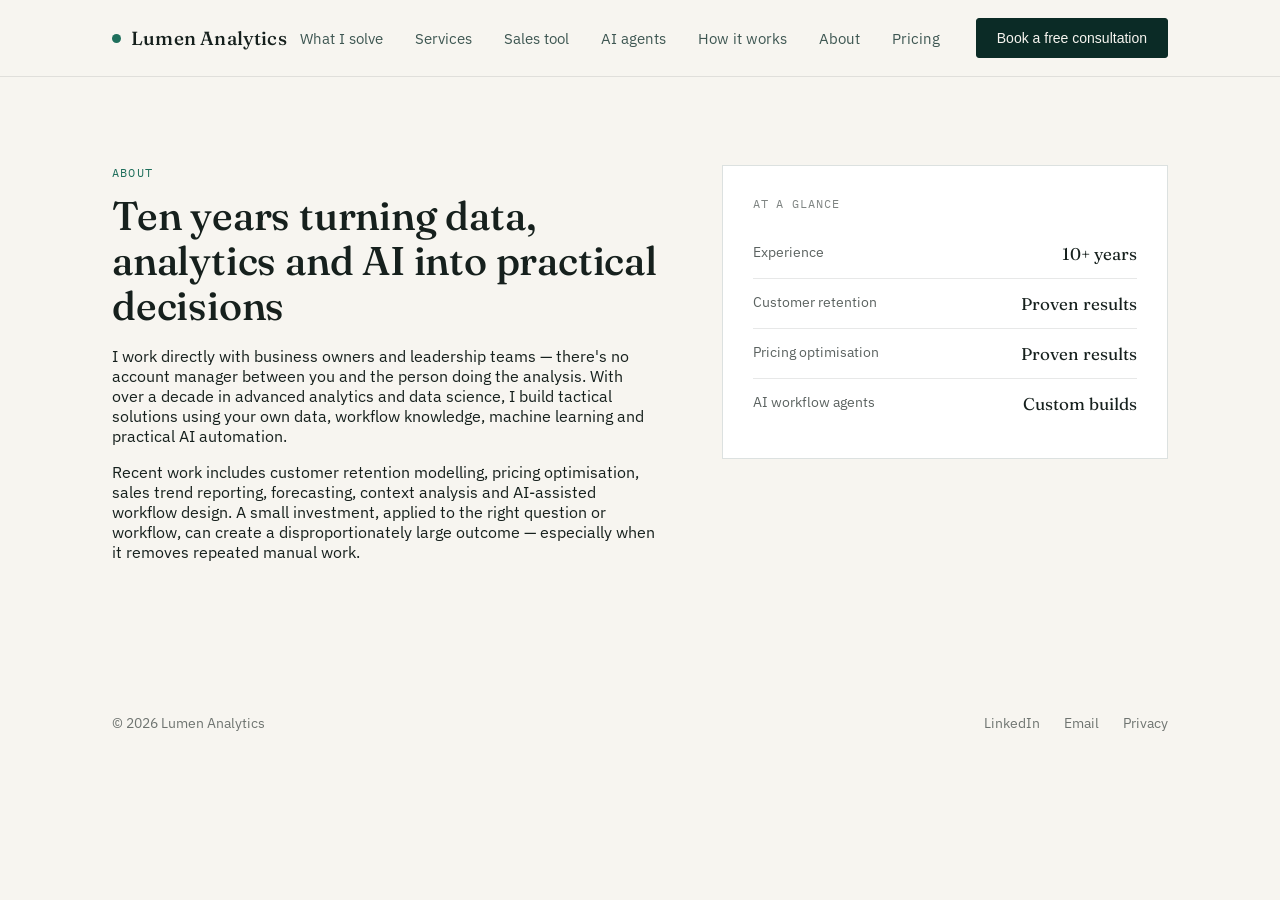
==== about.html @ b3f84706 "Publish Lumen Analytics website" ====
<!DOCTYPE html>
<html lang="en">
<head>
<meta charset="UTF-8">
<meta name="viewport" content="width=device-width, initial-scale=1.0">
<title>About — Lumen Analytics Data &amp; AI Strategy</title>
<link rel="preconnect" href="https://fonts.googleapis.com">
<link href="https://fonts.googleapis.com/css2?family=Fraunces:opsz,wght@9..144,300;9..144,400;9..144,500;9..144,600&family=IBM+Plex+Sans:wght@400;500;600&family=IBM+Plex+Mono:wght@400;500&display=swap" rel="stylesheet">
<style>
  :root{
    --ink:#16201D;
    --bg:#F7F5F0;
    --bg-raised:#FFFFFF;
    --teal-deep:#0B2B26;
    --teal:#11423B;
    --teal-signal:#1F6F5C;
    --sage:#C9D6CE;
    --sage-line: rgba(11,43,38,0.14);
    --cream-line: rgba(22,32,29,0.10);
  }

  *{ box-sizing:border-box; }
  html{ scroll-behavior:smooth; }
  body{
    margin:0;
    background:var(--bg);
    color:var(--ink);
    font-family:'IBM Plex Sans', sans-serif;
    -webkit-font-smoothing:antialiased;
  }
  @media (prefers-reduced-motion: reduce){
    *{ animation-duration:0.01ms !important; animation-iteration-count:1 !important; transition-duration:0.01ms !important; scroll-behavior:auto !important; }
  }

  a{ color:inherit; }
  :focus-visible{ outline:2px solid var(--teal-signal); outline-offset:3px; }

  .wrap{ max-width:1120px; margin:0 auto; padding:0 32px; }
  @media (max-width:640px){ .wrap{ padding:0 20px; } }

  .mono{ font-family:'IBM Plex Mono', monospace; }

  /* ---------- header ---------- */
  header{
    position:sticky; top:0; z-index:50;
    background:rgba(247,245,240,0.92);
    backdrop-filter:blur(8px);
    border-bottom:1px solid var(--cream-line);
  }
  .header-inner{
    display:flex; align-items:center; justify-content:space-between;
    height:76px;
  }
  .logo{
    display:flex; align-items:center; gap:10px;
    font-family:'Fraunces', serif; font-weight:500; font-size:19px;
    letter-spacing:0.01em;
    text-decoration:none;
  }
  .logo-mark{
    width:9px; height:9px; border-radius:50%;
    background:var(--teal-signal);
    flex-shrink:0;
  }
  nav{ display:flex; align-items:center; gap:36px; }
  nav a{
    text-decoration:none; font-size:14.5px; color:var(--teal-deep);
    opacity:0.78;
  }
  nav a:hover{ opacity:1; }
  .nav-links{ display:flex; gap:32px; }
  @media (max-width:780px){ .nav-links{ display:none; } }
  .btn{
    display:inline-flex; align-items:center; gap:8px;
    background:var(--teal-deep); color:#F7F5F0;
    padding:11px 20px; border-radius:3px;
    font-size:14px; font-weight:500;
    text-decoration:none; white-space:nowrap;
    border:1px solid var(--teal-deep);
    transition:background 0.15s ease, color 0.15s ease;
  }
  .btn:hover{ background:transparent; color:var(--teal-deep); }
  .btn-outline{
    background:transparent; color:var(--teal-deep); border:1px solid var(--sage-line);
  }
  .btn-outline:hover{ background:var(--teal-deep); color:#F7F5F0; }

  /* ---------- hero ---------- */
  .hero{ padding:96px 0 64px; position:relative; }
  .hero-eyebrow{
    font-family:'IBM Plex Mono', monospace;
    font-size:12.5px; letter-spacing:0.12em; text-transform:uppercase;
    color:var(--teal-signal); margin:0 0 22px;
    display:flex; align-items:center; gap:10px;
  }
  .hero-eyebrow::before{
    content:''; display:block; width:26px; height:1px; background:var(--teal-signal);
  }
  h1{
    font-family:'Fraunces', serif;
    font-weight:500;
    font-size:clamp(38px, 5.4vw, 66px);
    line-height:1.04;
    letter-spacing:-0.01em;
    margin:0 0 28px;
    max-width:780px;
  }
  h1 em{
    font-style:italic; font-weight:400; color:var(--teal-signal);
  }
  .hero-sub{
    font-size:18px; line-height:1.6;
    color:var(--ink); opacity:0.78;
    max-width:520px; margin:0 0 40px;
  }
  .hero-ctas{ display:flex; gap:14px; flex-wrap:wrap; margin-bottom:64px; }

  /* ---------- section shared ---------- */
  section{ padding:88px 0; }
  .section-head{ max-width:620px; margin-bottom:56px; }
  .eyebrow{
    font-family:'IBM Plex Mono', monospace; font-size:12px; letter-spacing:0.1em;
    text-transform:uppercase; color:var(--teal-signal); margin:0 0 14px;
  }
  h2{
    font-family:'Fraunces', serif; font-weight:500;
    font-size:clamp(28px, 3.2vw, 40px); line-height:1.12; margin:0 0 18px;
    letter-spacing:-0.005em;
  }
  .section-lede{ font-size:16.5px; line-height:1.65; opacity:0.74; margin:0; }
  .rule{ height:1px; background:var(--sage-line); border:none; margin:0; }

  /* ---------- problems ---------- */
  .problems{ background:var(--teal-deep); color:#F4F1E9; }
  .problems .eyebrow{ color:#7FBFA9; }
  .problems .section-lede{ color:#F4F1E9; opacity:0.68; }
  .problem-list{ display:grid; grid-template-columns:1fr 1fr 1fr; gap:0; border-top:1px solid rgba(247,245,240,0.16); }
  @media (max-width:880px){ .problem-list{ grid-template-columns:1fr; } }
  .problem{
    padding:34px 28px 34px 0;
    border-bottom:1px solid rgba(247,245,240,0.16);
  }
  .problem-list > .problem:not(:last-child){ border-right:1px solid rgba(247,245,240,0.16); }
  @media (max-width:880px){ .problem-list > .problem{ border-right:none !important; padding-right:0; } }
  .problem-num{
    font-family:'IBM Plex Mono', monospace; font-size:12px; color:#7FBFA9;
    margin:0 0 18px;
  }
  .problem h3{
    font-family:'Fraunces', serif; font-weight:500; font-size:21px; margin:0 0 12px;
  }
  .problem p{ font-size:15px; line-height:1.6; opacity:0.7; margin:0; }

  /* ---------- solutions ---------- */
  .solutions-grid{
    display:grid; grid-template-columns:repeat(3, 1fr); gap:1px;
    background:var(--sage-line);
    border:1px solid var(--sage-line);
  }
  @media (max-width:880px){ .solutions-grid{ grid-template-columns:1fr 1fr; } }
  @media (max-width:560px){ .solutions-grid{ grid-template-columns:1fr; } }
  .solution{
    background:var(--bg-raised);
    padding:32px 28px;
    transition:background 0.15s ease;
  }
  .solution:hover{ background:#FBFAF7; }
  .solution-icon{
    width:34px; height:34px; margin-bottom:20px;
    color:var(--teal-signal);
  }
  .solution h3{
    font-family:'Fraunces', serif; font-weight:500; font-size:18px; margin:0 0 10px;
  }
  .solution p{ font-size:14.5px; line-height:1.6; opacity:0.7; margin:0; }

  /* ---------- sales tool ---------- */
  .tool-preview{
    background:var(--bg-raised);
    border-top:1px solid var(--cream-line);
    border-bottom:1px solid var(--cream-line);
  }
  .tool-preview-grid{
    display:grid; grid-template-columns:0.92fr 1.08fr; gap:56px; align-items:center;
  }
  @media (max-width:880px){ .tool-preview-grid{ grid-template-columns:1fr; gap:34px; } }
  .tool-preview-card{
    border:1px solid var(--sage-line);
    background:var(--bg);
    padding:28px;
  }
  .tool-metrics{
    display:grid; grid-template-columns:1fr 1fr; gap:1px;
    background:var(--sage-line);
    border:1px solid var(--sage-line);
    margin-bottom:22px;
  }
  .tool-metric{
    background:var(--bg-raised);
    padding:18px;
  }
  .tool-metric span{
    display:block;
    font-family:'IBM Plex Mono', monospace;
    font-size:11px;
    letter-spacing:0.08em;
    text-transform:uppercase;
    color:var(--ink);
    opacity:0.55;
    margin-bottom:12px;
  }
  .tool-metric strong{
    display:block;
    font-family:'Fraunces', serif;
    font-weight:500;
    font-size:24px;
    color:var(--teal-deep);
  }
  .tool-chart{
    border-top:1px solid var(--sage-line);
    padding-top:18px;
  }
  .tool-bars{
    display:grid;
    gap:9px;
  }
  .tool-bar{
    display:grid;
    grid-template-columns:74px 1fr 52px;
    align-items:center;
    gap:10px;
    font-size:12px;
    color:rgba(22,32,29,0.65);
  }
  .tool-bar span:nth-child(2){
    height:8px;
    background:rgba(31,111,92,0.16);
    position:relative;
  }
  .tool-bar span:nth-child(2)::before{
    content:'';
    position:absolute;
    inset:0 auto 0 0;
    width:var(--bar);
    background:var(--teal-signal);
  }

  /* ---------- AI agents ---------- */
  .agents{
    background:var(--teal-deep);
    color:#F4F1E9;
  }
  .agents .eyebrow{ color:#7FBFA9; }
  .agents .section-lede{ color:#F4F1E9; opacity:0.72; }
  .agent-grid{
    display:grid;
    grid-template-columns:0.9fr 1.1fr;
    gap:56px;
    align-items:start;
  }
  @media (max-width:880px){ .agent-grid{ grid-template-columns:1fr; gap:34px; } }
  .agent-list{
    display:grid;
    gap:1px;
    background:rgba(247,245,240,0.16);
    border:1px solid rgba(247,245,240,0.16);
  }
  .agent-item{
    background:rgba(247,245,240,0.045);
    padding:24px;
  }
  .agent-item h3{
    font-family:'Fraunces', serif;
    font-weight:500;
    font-size:20px;
    margin:0 0 10px;
  }
  .agent-item p{
    margin:0;
    color:#F4F1E9;
    opacity:0.68;
    font-size:14.5px;
    line-height:1.62;
  }
  .agent-flow{
    border:1px solid rgba(247,245,240,0.18);
    padding:28px;
    background:rgba(247,245,240,0.06);
  }
  .agent-flow-step{
    display:grid;
    grid-template-columns:42px 1fr;
    gap:16px;
    padding:18px 0;
    border-top:1px solid rgba(247,245,240,0.16);
  }
  .agent-flow-step:first-child{ border-top:none; padding-top:0; }
  .agent-flow-step:last-child{ padding-bottom:0; }
  .agent-flow-step span{
    font-family:'IBM Plex Mono', monospace;
    color:#7FBFA9;
    font-size:12px;
  }
  .agent-flow-step strong{
    display:block;
    margin-bottom:6px;
    color:#F4F1E9;
    font-size:15px;
  }
  .agent-flow-step p{
    margin:0;
    color:#F4F1E9;
    opacity:0.66;
    font-size:14px;
    line-height:1.58;
  }
  .agent-demo{
    margin-top:42px;
    border:1px solid rgba(247,245,240,0.18);
    background:rgba(247,245,240,0.06);
    padding:28px;
  }
  .agent-demo-grid{
    display:grid;
    grid-template-columns:0.95fr 1.05fr;
    gap:28px;
    align-items:start;
  }
  @media (max-width:880px){ .agent-demo-grid{ grid-template-columns:1fr; } }
  .agent-demo h3{
    font-family:'Fraunces', serif;
    font-weight:500;
    font-size:26px;
    margin:0 0 10px;
    color:#F4F1E9;
  }
  .agent-demo p{
    color:#F4F1E9;
    opacity:0.68;
    line-height:1.62;
  }
  .agent-demo label{
    color:#F4F1E9;
    opacity:0.82;
  }
  .agent-demo textarea{
    background:rgba(247,245,240,0.94);
    color:var(--ink);
    min-height:160px;
  }
  .sample-agent-buttons{
    display:flex;
    flex-wrap:wrap;
    gap:10px;
    margin:16px 0 20px;
  }
  .sample-agent-buttons button{
    border:1px solid rgba(247,245,240,0.24);
    background:transparent;
    color:#F4F1E9;
    border-radius:3px;
    padding:9px 12px;
    cursor:pointer;
    font-family:'IBM Plex Sans', sans-serif;
    font-size:13px;
  }
  .sample-agent-buttons button:hover{
    background:#F4F1E9;
    color:var(--teal-deep);
  }
  .agent-demo-actions{
    display:flex;
    gap:12px;
    flex-wrap:wrap;
    margin-top:14px;
  }
  .agent-demo-output{
    display:grid;
    gap:1px;
    background:rgba(247,245,240,0.16);
    border:1px solid rgba(247,245,240,0.16);
  }
  .agent-output-card{
    background:rgba(247,245,240,0.92);
    color:var(--ink);
    padding:18px;
  }
  .agent-output-card span{
    display:block;
    font-family:'IBM Plex Mono', monospace;
    font-size:11px;
    letter-spacing:0.08em;
    text-transform:uppercase;
    color:var(--teal-signal);
    margin-bottom:8px;
  }
  .agent-output-card strong{
    display:block;
    font-size:16px;
    margin-bottom:8px;
  }
  .agent-output-card p,
  .agent-output-card li{
    color:var(--ink);
    opacity:0.74;
    font-size:14px;
    line-height:1.55;
  }
  .agent-output-card p{ margin:0; }
  .agent-output-card ol{
    margin:0;
    padding-left:19px;
  }

  /* ---------- approach ---------- */
  .approach{ background:var(--bg-raised); border-top:1px solid var(--cream-line); border-bottom:1px solid var(--cream-line); }
  .approach-grid{ display:grid; grid-template-columns:0.9fr 1.1fr; gap:64px; align-items:start; }
  @media (max-width:880px){ .approach-grid{ grid-template-columns:1fr; gap:40px; } }
  .approach-steps{ display:flex; flex-direction:column; }
  .step{
    display:grid; grid-template-columns:64px 1fr; gap:18px;
    padding:26px 0;
    border-top:1px solid var(--cream-line);
  }
  .step:first-child{ border-top:none; }
  .step-mark{ font-family:'IBM Plex Mono', monospace; font-size:13px; color:var(--teal-signal); padding-top:2px; }
  .step h4{ font-size:16.5px; font-weight:600; margin:0 0 8px; font-family:'IBM Plex Sans', sans-serif; }
  .step p{ font-size:14.5px; line-height:1.6; opacity:0.72; margin:0; }

  /* ---------- about / proof strip ---------- */
  .about{ }
  .about-grid{ display:grid; grid-template-columns:1.1fr 0.9fr; gap:64px; align-items:start; }
  @media (max-width:880px){ .about-grid{ grid-template-columns:1fr; gap:36px; } }
  .about-card{
    border:1px solid var(--sage-line);
    background:var(--bg-raised);
    padding:30px;
  }
  .about-card .mono{ font-size:11.5px; letter-spacing:0.08em; text-transform:uppercase; opacity:0.55; display:block; margin-bottom:18px; }
  .stat-row{ display:flex; justify-content:space-between; padding:14px 0; border-top:1px solid var(--cream-line); }
  .stat-row:first-of-type{ border-top:none; }
  .stat-row .label{ font-size:14px; opacity:0.7; }
  .stat-row .value{ font-family:'Fraunces', serif; font-size:17px; }
  .about p{ font-size:16px; line-height:1.7; opacity:0.78; }
  .about p + p{ margin-top:16px; }

  /* ---------- CTA band ---------- */
  .cta-band{
    background:var(--teal-deep); color:#F4F1E9;
    padding:80px 0;
  }
  .cta-band-inner{
    display:flex; justify-content:space-between; align-items:flex-end; gap:32px; flex-wrap:wrap;
  }
  .cta-band h2{ color:#F4F1E9; max-width:480px; }
  .cta-band .section-lede{ color:#F4F1E9; opacity:0.68; max-width:420px; }
  .cta-band .btn{ background:#F4F1E9; color:var(--teal-deep); border-color:#F4F1E9; }
  .cta-band .btn:hover{ background:transparent; color:#F4F1E9; }

  /* ---------- footer ---------- */
  footer{ padding:48px 0 40px; }
  .footer-inner{
    display:flex; justify-content:space-between; align-items:center; flex-wrap:wrap; gap:16px;
    font-size:13.5px; opacity:0.6;
  }
  .footer-inner a{ text-decoration:none; }
  .footer-links{ display:flex; gap:24px; }

  /* ---------- contact modal ---------- */
  .modal-overlay{
    position:fixed; inset:0; z-index:200;
    background:rgba(11,43,38,0.55);
    backdrop-filter:blur(3px);
    display:flex; align-items:center; justify-content:center;
    padding:24px;
    opacity:0; visibility:hidden;
    transition:opacity 0.2s ease, visibility 0.2s ease;
  }
  .modal-overlay.is-open{ opacity:1; visibility:visible; }
  .modal{
    background:var(--bg-raised);
    width:100%; max-width:560px;
    max-height:90vh; overflow-y:auto;
    border-radius:4px;
    padding:40px;
    position:relative;
    transform:translateY(12px) scale(0.98);
    transition:transform 0.2s ease;
  }
  .modal-overlay.is-open .modal{ transform:translateY(0) scale(1); }
  @media (max-width:560px){ .modal{ padding:28px 22px; } }

  .modal-close{
    position:absolute; top:18px; right:18px;
    width:32px; height:32px; border-radius:50%;
    border:1px solid var(--sage-line); background:transparent;
    color:var(--teal-deep); cursor:pointer;
    display:flex; align-items:center; justify-content:center;
    font-size:18px; line-height:1; padding:0;
    transition:background 0.15s ease, color 0.15s ease;
  }
  .modal-close:hover{ background:var(--teal-deep); color:#F7F5F0; }

  .modal .eyebrow{ margin-bottom:10px; }
  .modal h3{
    font-family:'Fraunces', serif; font-weight:500; font-size:26px;
    margin:0 0 10px; padding-right:30px;
  }
  .modal-intro{ font-size:14.5px; line-height:1.6; opacity:0.7; margin:0 0 28px; }

  .form-row{ margin-bottom:18px; }
  .form-row-pair{ display:grid; grid-template-columns:1fr 1fr; gap:14px; }
  @media (max-width:460px){ .form-row-pair{ grid-template-columns:1fr; } }
  label{
    display:block; font-size:13px; font-weight:500; color:var(--teal-deep);
    margin-bottom:7px;
  }
  label .optional{ opacity:0.5; font-weight:400; }
  input[type="text"], input[type="email"], input[type="tel"], textarea{
    width:100%; font-family:'IBM Plex Sans', sans-serif; font-size:14.5px;
    padding:11px 13px; border:1px solid var(--sage-line); border-radius:3px;
    background:var(--bg); color:var(--ink);
    transition:border-color 0.15s ease;
  }
  input:focus, textarea:focus{
    outline:none; border-color:var(--teal-signal);
  }
  textarea{ resize:vertical; min-height:90px; font-family:'IBM Plex Sans', sans-serif; }

  .form-submit{
    width:100%; justify-content:center; cursor:pointer;
    margin-top:6px; font-size:14.5px; padding:13px 20px;
  }

  .modal-divider{
    display:flex; align-items:center; gap:14px;
    margin:26px 0 22px; font-family:'IBM Plex Mono', monospace;
    font-size:11px; letter-spacing:0.08em; text-transform:uppercase;
    color:var(--ink); opacity:0.45;
  }
  .modal-divider::before, .modal-divider::after{
    content:''; flex:1; height:1px; background:var(--sage-line);
  }
  .modal-direct{
    display:flex; flex-direction:column; gap:10px;
    font-size:14.5px;
  }
  .modal-direct a{
    text-decoration:none; color:var(--teal-deep); font-weight:500;
    display:flex; align-items:center; gap:9px;
  }
  .modal-direct a:hover{ color:var(--teal-signal); }
  .modal-direct svg{ width:16px; height:16px; flex-shrink:0; opacity:0.7; }

  .form-status{
    font-size:14px; margin-top:16px; display:none;
    padding:12px 14px; border-radius:3px;
  }
  .form-status.is-success{ display:block; background:#EAF3EE; color:var(--teal-deep); }
  .form-status.is-error{ display:block; background:#FBEAEA; color:#8A2E2E; }

  ::selection{ background:var(--teal-signal); color:#fff; }
</style>
</head>
<body>

<header>
  <div class="wrap header-inner">
    <a href="index.html" class="logo">
      <span class="logo-mark"></span>
      Lumen Analytics
    </a>
    <nav>
      <div class="nav-links">
        <a href="what-i-solve.html">What I solve</a>
        <a href="services.html">Services</a>
        <a href="sales-tool.html">Sales tool</a>
        <a href="ai-agents.html">AI agents</a>
        <a href="how-it-works.html">How it works</a>
        <a href="about.html">About</a>
        <a href="pricing.html">Pricing</a>
      </div>
      <button type="button" class="btn" data-open-contact>Book a free consultation</button>
    </nav>
  </div>
</header>

<main>

<!-- ABOUT -->
  <section id="about">
    <div class="wrap">
      <div class="about-grid">
        <div>
          <p class="eyebrow">About</p>
          <h2>Ten years turning data, analytics and AI into practical decisions</h2>
          <p>I work directly with business owners and leadership teams — there's no account manager between you and the person doing the analysis. With over a decade in advanced analytics and data science, I build tactical solutions using your own data, workflow knowledge, machine learning and practical AI automation.</p>
          <p>Recent work includes customer retention modelling, pricing optimisation, sales trend reporting, forecasting, context analysis and AI-assisted workflow design. A small investment, applied to the right question or workflow, can create a disproportionately large outcome — especially when it removes repeated manual work.</p>
        </div>
        <div class="about-card">
          <span class="mono">At a glance</span>
          <div class="stat-row"><span class="label">Experience</span><span class="value">10+ years</span></div>
          <div class="stat-row"><span class="label">Customer retention</span><span class="value">Proven results</span></div>
          <div class="stat-row"><span class="label">Pricing optimisation</span><span class="value">Proven results</span></div>
          <div class="stat-row"><span class="label">AI workflow agents</span><span class="value">Custom builds</span></div>
        </div>
      </div>
    </div>
  </section>

</main>

<footer>
  <div class="wrap footer-inner">
    <span>© 2026 Lumen Analytics</span>
    <div class="footer-links">
      <a href="#">LinkedIn</a>
      <a href="mailto:finopt_au@gmail.com">Email</a>
      <a href="#">Privacy</a>
    </div>
  </div>
</footer>

<!-- CONTACT MODAL -->
<div class="modal-overlay" id="contactModal" aria-hidden="true">
  <div class="modal" role="dialog" aria-modal="true" aria-labelledby="contactModalTitle">
    <button type="button" class="modal-close" data-close-contact aria-label="Close">&times;</button>

    <p class="eyebrow">Get started</p>
    <h3 id="contactModalTitle">Book a free consultation</h3>
    <p class="modal-intro">Tell me a little about your business and what you're hoping to get out of your data. I'll get back to you within one business day.</p>

    <form id="contactForm" action="https://formspree.io/f/meebkzjp" method="POST">
      <div class="form-row form-row-pair">
        <div>
          <label for="cf-name">Name</label>
          <input type="text" id="cf-name" name="name" required>
        </div>
        <div>
          <label for="cf-company">Company <span class="optional">(optional)</span></label>
          <input type="text" id="cf-company" name="company">
        </div>
      </div>

      <div class="form-row form-row-pair">
        <div>
          <label for="cf-email">Email</label>
          <input type="email" id="cf-email" name="email" required>
        </div>
        <div>
          <label for="cf-phone">Phone <span class="optional">(optional)</span></label>
          <input type="tel" id="cf-phone" name="phone">
        </div>
      </div>

      <div class="form-row">
        <label for="cf-message">What would you like to discuss?</label>
        <textarea id="cf-message" name="message" required placeholder="A few lines on your business and what you're hoping to find in your data."></textarea>
      </div>

      <input type="hidden" name="_subject" value="New consultation request — Lumen Analytics website">

      <button type="submit" class="btn form-submit">Send request</button>

      <div class="form-status" id="formStatus"></div>
    </form>

    <div class="modal-divider">or contact directly</div>
    <div class="modal-direct">
      <a href="mailto:finopt_au@gmail.com">
        <svg viewBox="0 0 24 24" fill="none" stroke="currentColor" stroke-width="1.6"><path d="M3 5h18v14H3z"/><path d="M3 5l9 8 9-8"/></svg>
        finopt_au@gmail.com
      </a>
      <a href="tel:+61426005000">
        <svg viewBox="0 0 24 24" fill="none" stroke="currentColor" stroke-width="1.6"><path d="M5 4h4l2 5-2.5 2.5a11 11 0 0 0 5 5L16 14l5 2v4a2 2 0 0 1-2 2C10.5 22 2 13.5 2 6a2 2 0 0 1 2-2z"/></svg>
        0426 005 000
      </a>
    </div>
  </div>
</div>

<script>
  (function(){
    var overlay = document.getElementById('contactModal');
    var openTriggers = document.querySelectorAll('[data-open-contact]');
    var closeTriggers = document.querySelectorAll('[data-close-contact]');
    var form = document.getElementById('contactForm');
    var status = document.getElementById('formStatus');
    var lastFocused = null;
    var agentInput = document.getElementById('agentInput');
    var analyseAgentInput = document.getElementById('analyseAgentInput');
    var sampleAgentButtons = document.querySelectorAll('[data-agent-sample]');
    var agentSamples = {
      order: "A customer order has been delayed for 8 days. Sales says the customer approved the quote. Operations says they are waiting on stock confirmation. Finance says payment terms are not confirmed. Customer is asking for an update today.",
      invoice: "Customer says the invoice amount looks wrong. Sales team says a discount was approved, but finance cannot find the approval email. Need to check CRM, invoice history, and who approved the discount.",
      handoff: "The onboarding task has moved between account management, implementation and support three times. Nobody is sure who owns the next step. Customer has sent two follow-up emails and the team is waiting for the latest requirements document."
    };

    function openModal(){
      lastFocused = document.activeElement;
      overlay.classList.add('is-open');
      overlay.setAttribute('aria-hidden', 'false');
      document.body.style.overflow = 'hidden';
      var firstField = document.getElementById('cf-name');
      if (firstField) firstField.focus();
    }
    function closeModal(){
      overlay.classList.remove('is-open');
      overlay.setAttribute('aria-hidden', 'true');
      document.body.style.overflow = '';
      if (lastFocused) lastFocused.focus();
    }

    openTriggers.forEach(function(btn){
      btn.addEventListener('click', openModal);
    });
    closeTriggers.forEach(function(btn){
      btn.addEventListener('click', closeModal);
    });
    overlay.addEventListener('click', function(e){
      if (e.target === overlay) closeModal();
    });
    document.addEventListener('keydown', function(e){
      if (e.key === 'Escape' && overlay.classList.contains('is-open')) closeModal();
    });

    if (form){
      form.addEventListener('submit', function(e){
        e.preventDefault();
        status.className = 'form-status';
        status.textContent = '';

        var formData = new FormData(form);
        var submitBtn = form.querySelector('.form-submit');
        submitBtn.disabled = true;
        submitBtn.textContent = 'Sending…';

        fetch(form.action, {
          method: 'POST',
          body: formData,
          headers: { 'Accept': 'application/json' }
        }).then(function(response){
          if (response.ok){
            form.reset();
            status.className = 'form-status is-success';
            status.textContent = "Thanks — your request has been sent. I'll be in touch within one business day.";
          } else {
            status.className = 'form-status is-error';
            status.textContent = "Something went wrong sending that. Please email finopt_au@gmail.com directly, or call 0426 005 000.";
          }
        }).catch(function(){
          status.className = 'form-status is-error';
          status.textContent = "Something went wrong sending that. Please email finopt_au@gmail.com directly, or call 0426 005 000.";
        }).finally(function(){
          submitBtn.disabled = false;
          submitBtn.textContent = 'Send request';
        });
      });
    }

    function analyseWorkflow(text){
      var lower = (text || '').toLowerCase();
      if (lower.indexOf('order') !== -1 || lower.indexOf('stock') !== -1 || lower.indexOf('supplier') !== -1 || lower.indexOf('delayed') !== -1){
        return {
          type: 'Order fulfilment delay',
          priority: lower.indexOf('urgent') !== -1 || lower.indexOf('today') !== -1 || lower.indexOf('8 days') !== -1 ? 'Priority: High' : 'Priority: Medium',
          bottleneck: 'The order is likely stuck between operations and finance because stock confirmation and payment terms are both unresolved.',
          steps: [
            'Confirm whether quote approval is recorded.',
            'Check stock availability or supplier ETA.',
            'Confirm payment terms with finance.',
            'Send customer a same-day update with the current blocker.',
            'Escalate to operations lead if stock and payment are both unresolved.'
          ],
          opportunity: 'Monitor delayed orders, identify the missing step, summarise the blocker and draft a customer update before the delay becomes urgent.',
          saving: '30-45 minutes per delayed order investigation'
        };
      }
      if (lower.indexOf('invoice') !== -1 || lower.indexOf('discount') !== -1 || lower.indexOf('payment') !== -1 || lower.indexOf('finance') !== -1){
        return {
          type: 'Billing exception',
          priority: lower.indexOf('customer') !== -1 ? 'Priority: Medium-high' : 'Priority: Medium',
          bottleneck: 'The workflow appears stuck because commercial approval, invoice history and finance records are not connected in one place.',
          steps: [
            'Check the original quote and discount approval record.',
            'Compare invoice amount against the approved quote or contract.',
            'Search CRM notes and approval emails for the authorised discount.',
            'Update the invoice record or escalate the missing approval to finance lead.'
          ],
          opportunity: 'Connect CRM, invoice and approval records so the agent can find missing evidence and draft the finance follow-up automatically.',
          saving: '20-35 minutes per billing exception'
        };
      }
      if (lower.indexOf('onboarding') !== -1 || lower.indexOf('handoff') !== -1 || lower.indexOf('owner') !== -1 || lower.indexOf('requirements') !== -1){
        return {
          type: 'Internal handoff delay',
          priority: 'Priority: Medium',
          bottleneck: 'Ownership is unclear, so the task is moving between teams without a single next action or accountable owner.',
          steps: [
            'Identify the last confirmed owner and the current blocker.',
            'List the missing documents or decisions needed to move forward.',
            'Assign one accountable owner for the next step.',
            'Send the customer a concise status update with the next checkpoint.'
          ],
          opportunity: 'Monitor tasks that change owner repeatedly, summarise the current blocker and prompt the right team before the customer has to chase.',
          saving: '25-40 minutes per stalled handoff'
        };
      }
      return {
        type: 'General workflow triage',
        priority: 'Priority: Medium',
        bottleneck: 'The workflow likely needs clearer ownership, better source data and a defined next action before it can move forward.',
        steps: [
          'Identify the current owner and the expected outcome.',
          'List the missing information or approval needed.',
          'Confirm which system contains the source of truth.',
          'Set the next action and follow-up checkpoint.'
        ],
        opportunity: 'Create an agent that summarises the issue, identifies the likely blocker and drafts the next action for review.',
        saving: '15-30 minutes per workflow investigation'
      };
    }

    function renderAgentResult(result){
      var type = document.getElementById('agentType');
      var priority = document.getElementById('agentPriority');
      var bottleneck = document.getElementById('agentBottleneck');
      var steps = document.getElementById('agentSteps');
      var opportunity = document.getElementById('agentOpportunity');
      var saving = document.getElementById('agentSaving');
      if (!type || !priority || !bottleneck || !steps || !opportunity || !saving) return;

      type.textContent = result.type;
      priority.textContent = result.priority;
      bottleneck.textContent = result.bottleneck;
      opportunity.textContent = result.opportunity;
      saving.textContent = result.saving;
      steps.innerHTML = '';
      result.steps.forEach(function(step){
        var item = document.createElement('li');
        item.textContent = step;
        steps.appendChild(item);
      });
    }

    function runAgentDemo(){
      if (!agentInput) return;
      renderAgentResult(analyseWorkflow(agentInput.value));
    }

    if (analyseAgentInput){
      analyseAgentInput.addEventListener('click', runAgentDemo);
    }
    sampleAgentButtons.forEach(function(button){
      button.addEventListener('click', function(){
        if (!agentInput) return;
        agentInput.value = agentSamples[button.getAttribute('data-agent-sample')] || agentSamples.order;
        runAgentDemo();
      });
    });
    runAgentDemo();
  })();
</script>

</body>
</html>
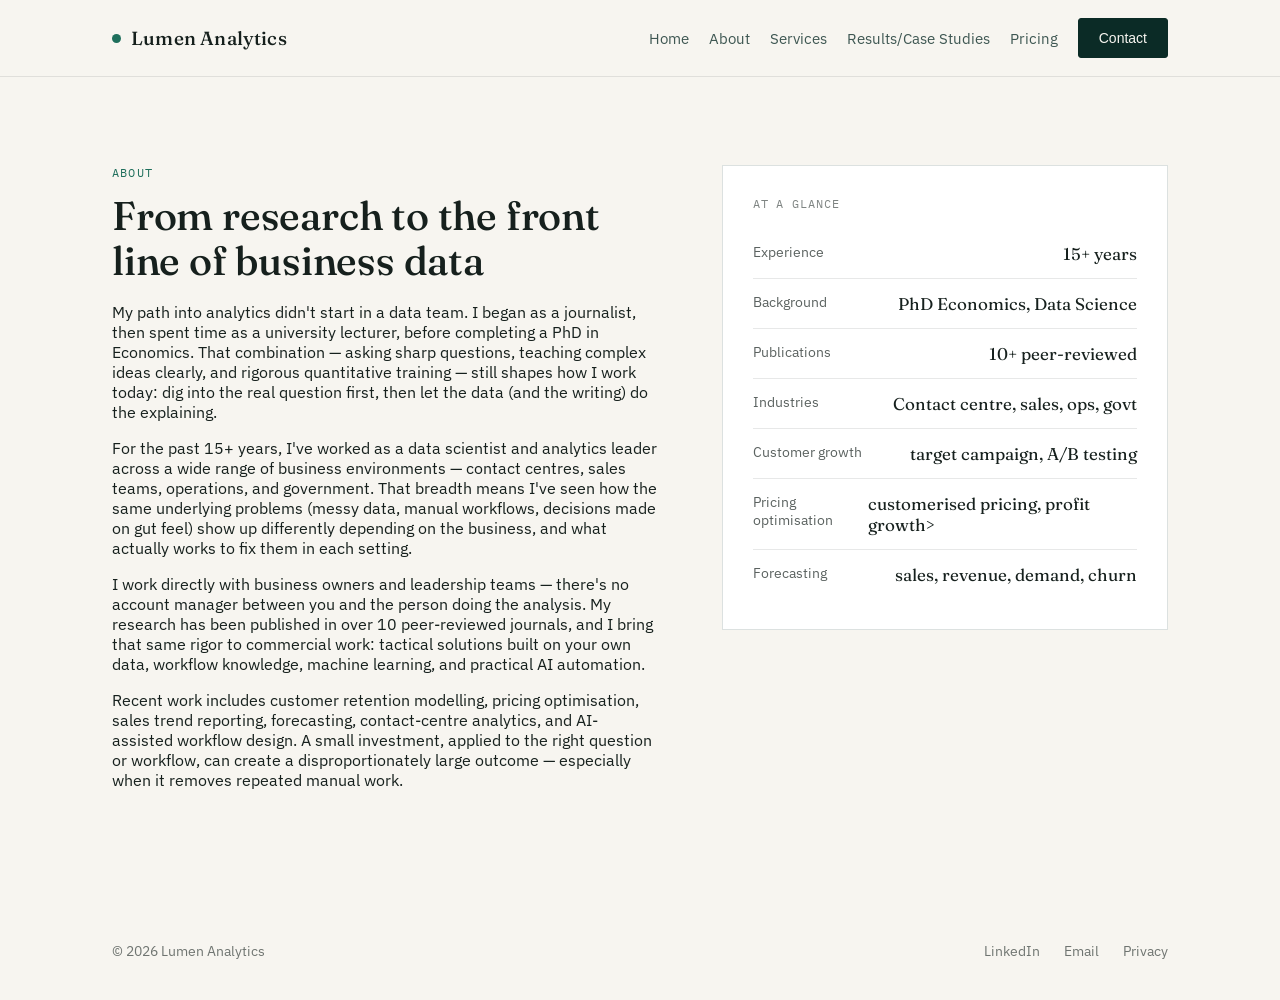
==== commit 6ebc988a: "Refresh homepage and site navigation" ====
--- a/about.html
+++ b/about.html
@@ -62,14 +62,14 @@
     background:var(--teal-signal);
     flex-shrink:0;
   }
-  nav{ display:flex; align-items:center; gap:36px; }
+  nav{ display:flex; align-items:center; gap:20px; }
   nav a{
     text-decoration:none; font-size:14.5px; color:var(--teal-deep);
     opacity:0.78;
   }
   nav a:hover{ opacity:1; }
-  .nav-links{ display:flex; gap:32px; }
-  @media (max-width:780px){ .nav-links{ display:none; } }
+  .nav-links{ display:flex; gap:20px; }
+  @media (max-width:1080px){ .nav-links{ display:none; } }
   .btn{
     display:inline-flex; align-items:center; gap:8px;
     background:var(--teal-deep); color:#F7F5F0;
@@ -572,15 +572,13 @@
     </a>
     <nav>
       <div class="nav-links">
-        <a href="what-i-solve.html">What I solve</a>
+        <a href="index.html">Home</a>
+        <a href="about.html">About</a>
         <a href="services.html">Services</a>
-        <a href="sales-tool.html">Sales tool</a>
-        <a href="ai-agents.html">AI agents</a>
-        <a href="how-it-works.html">How it works</a>
-        <a href="about.html">About</a>
+        <a href="results-case-studies.html">Results/Case Studies</a>
         <a href="pricing.html">Pricing</a>
       </div>
-      <button type="button" class="btn" data-open-contact>Book a free consultation</button>
+      <button type="button" class="btn" data-open-contact>Contact</button>
     </nav>
   </div>
 </header>
@@ -593,16 +591,21 @@
       <div class="about-grid">
         <div>
           <p class="eyebrow">About</p>
-          <h2>Ten years turning data, analytics and AI into practical decisions</h2>
-          <p>I work directly with business owners and leadership teams — there's no account manager between you and the person doing the analysis. With over a decade in advanced analytics and data science, I build tactical solutions using your own data, workflow knowledge, machine learning and practical AI automation.</p>
-          <p>Recent work includes customer retention modelling, pricing optimisation, sales trend reporting, forecasting, context analysis and AI-assisted workflow design. A small investment, applied to the right question or workflow, can create a disproportionately large outcome — especially when it removes repeated manual work.</p>
+          <h2>From research to the front line of business data</h2>
+          <p>My path into analytics didn't start in a data team. I began as a journalist, then spent time as a university lecturer, before completing a PhD in Economics. That combination — asking sharp questions, teaching complex ideas clearly, and rigorous quantitative training — still shapes how I work today: dig into the real question first, then let the data (and the writing) do the explaining.</p>
+          <p>For the past 15+ years, I've worked as a data scientist and analytics leader across a wide range of business environments — contact centres, sales teams, operations, and government. That breadth means I've seen how the same underlying problems (messy data, manual workflows, decisions made on gut feel) show up differently depending on the business, and what actually works to fix them in each setting.</p>
+          <p>I work directly with business owners and leadership teams — there's no account manager between you and the person doing the analysis. My research has been published in over 10 peer-reviewed journals, and I bring that same rigor to commercial work: tactical solutions built on your own data, workflow knowledge, machine learning, and practical AI automation.</p>
+          <p>Recent work includes customer retention modelling, pricing optimisation, sales trend reporting, forecasting, contact-centre analytics, and AI-assisted workflow design. A small investment, applied to the right question or workflow, can create a disproportionately large outcome — especially when it removes repeated manual work.</p>
         </div>
         <div class="about-card">
           <span class="mono">At a glance</span>
-          <div class="stat-row"><span class="label">Experience</span><span class="value">10+ years</span></div>
-          <div class="stat-row"><span class="label">Customer retention</span><span class="value">Proven results</span></div>
-          <div class="stat-row"><span class="label">Pricing optimisation</span><span class="value">Proven results</span></div>
-          <div class="stat-row"><span class="label">AI workflow agents</span><span class="value">Custom builds</span></div>
+          <div class="stat-row"><span class="label">Experience</span><span class="value">15+ years</span></div>
+          <div class="stat-row"><span class="label">Background</span><span class="value"> PhD Economics, Data Science</span></div>
+          <div class="stat-row"><span class="label">Publications</span><span class="value">10+ peer-reviewed</span></div>
+          <div class="stat-row"><span class="label">Industries</span><span class="value">Contact centre, sales, ops, govt</span></div>
+          <div class="stat-row"><span class="label">Customer growth</span><span class="value">target campaign, A/B testing</span></div>
+          <div class="stat-row"><span class="label">Pricing optimisation</span><span class="value">customerised pricing, profit growth></div>
+          <div class="stat-row"><span class="label">Forecasting</span><span class="value">sales, revenue, demand, churn</span></div>
         </div>
       </div>
     </div>
